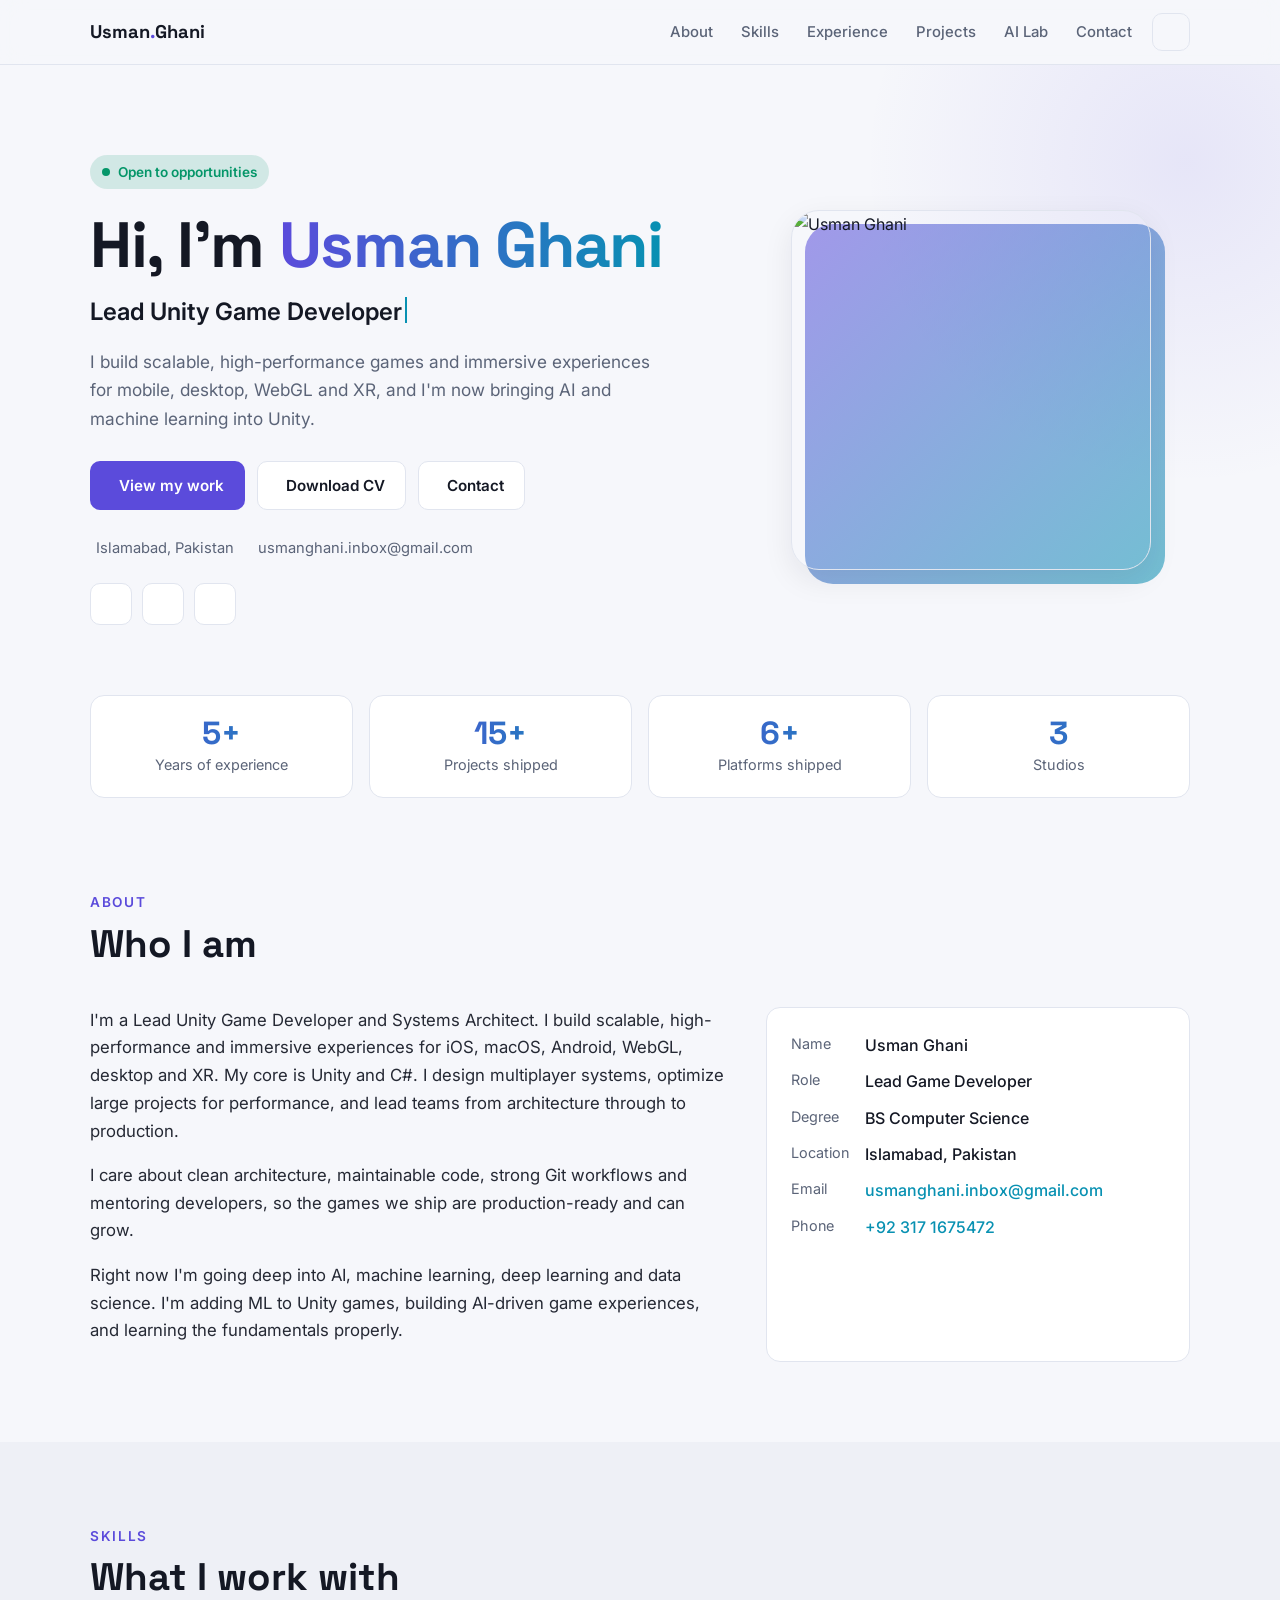
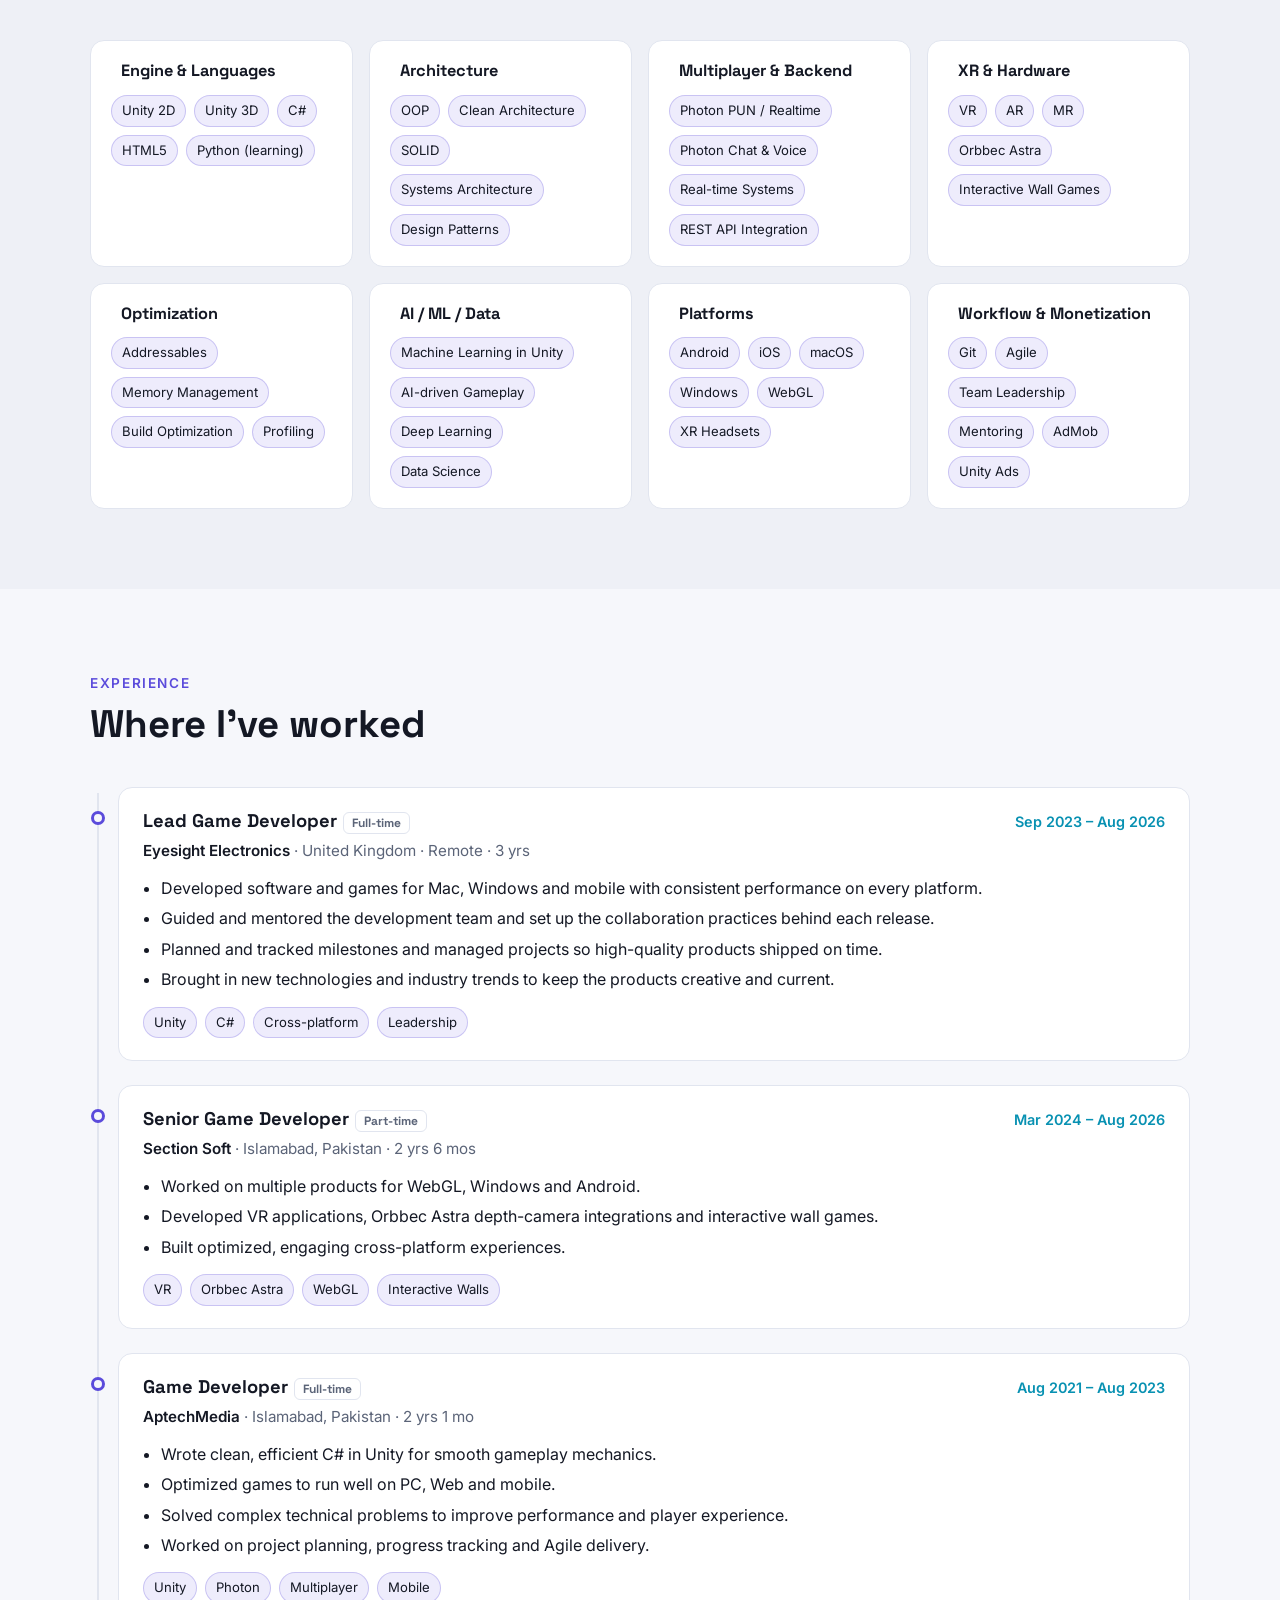
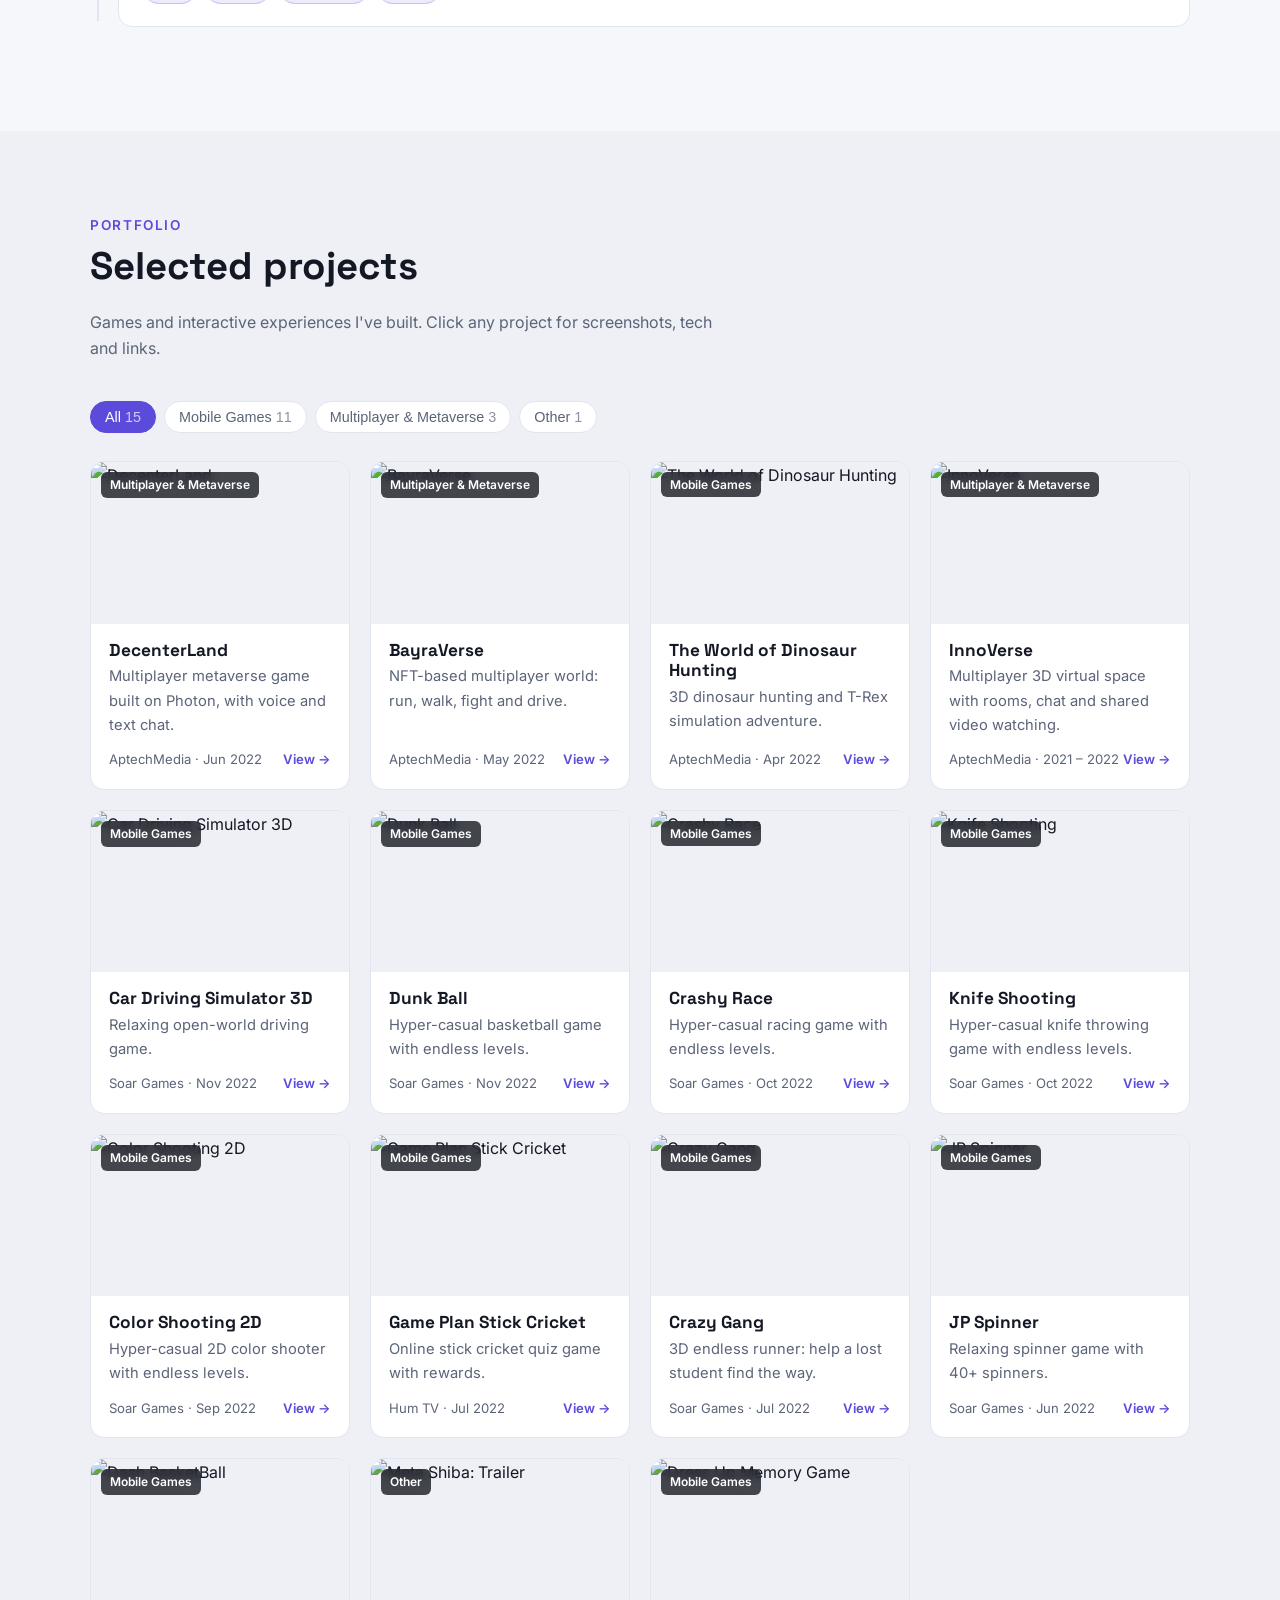
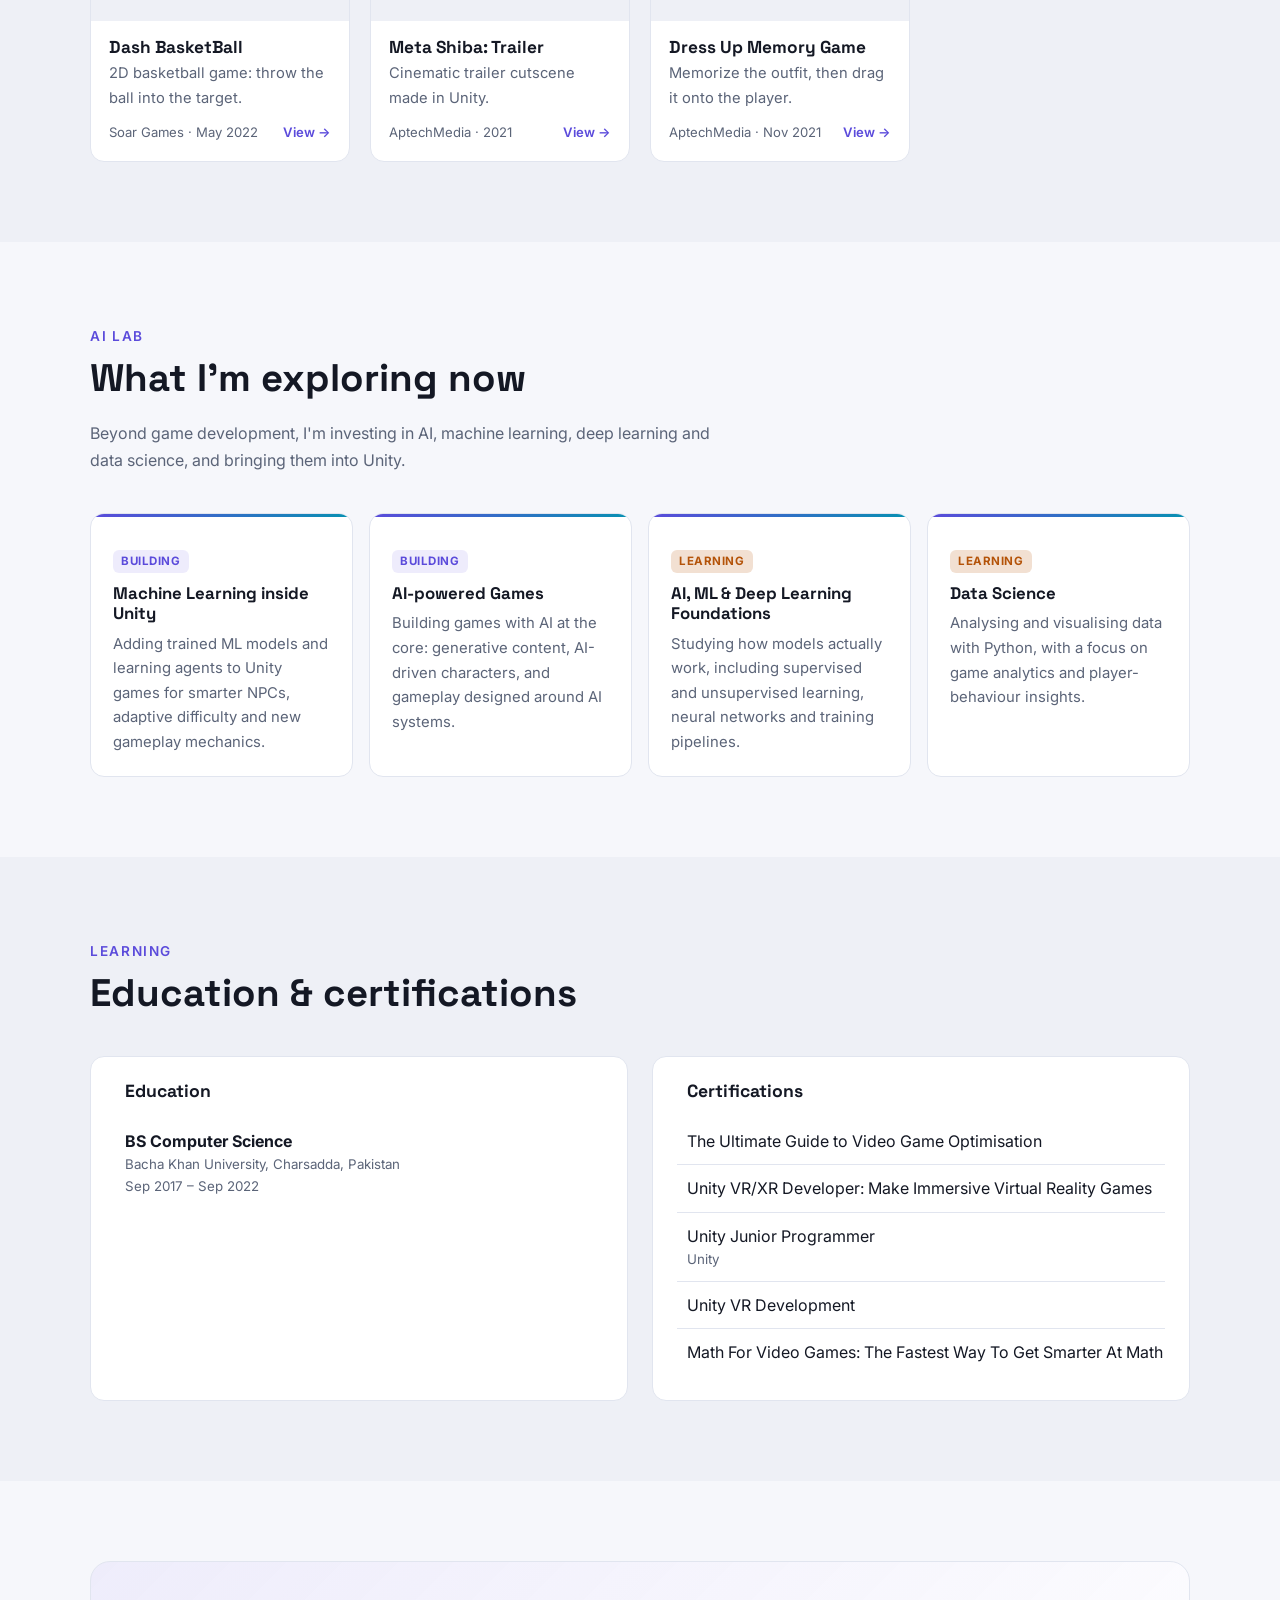
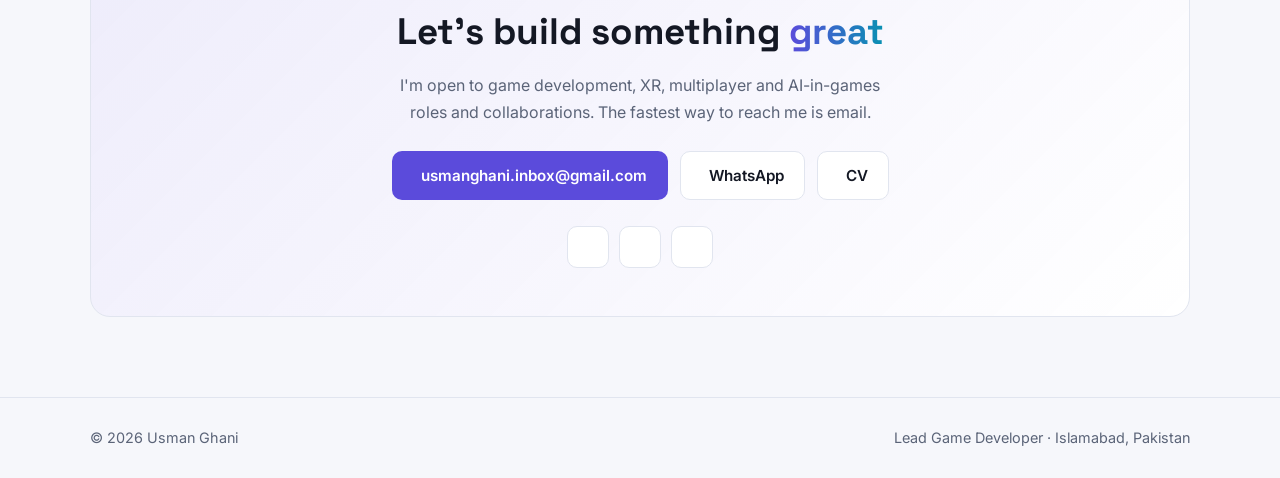
==== index.html @ 42a8c031 "new chagnes" ====
<!DOCTYPE html>
<html lang="en">
<head>
  <meta charset="utf-8">
  <meta name="viewport" content="width=device-width, initial-scale=1">
  <title>Usman Ghani | Lead Game Developer</title>
  <meta name="description" content="Usman Ghani: Lead Unity Game Developer, Systems Architect, XR & Multiplayer developer, exploring AI and machine learning in games.">
  <meta name="keywords" content="Usman Ghani, Unity developer, game developer, C#, XR, VR, multiplayer, Photon, AI, machine learning, portfolio">
  <meta property="og:title" content="Usman Ghani | Lead Game Developer">
  <meta property="og:description" content="Unity games, XR, multiplayer systems and AI in games.">
  <meta property="og:image" content="assets/img/BG1.jpeg">
  <link rel="icon" href="assets/img/favicon.png">
  <link rel="apple-touch-icon" href="assets/img/apple-touch-icon.png">
  <link rel="preconnect" href="https://fonts.googleapis.com">
  <link rel="preconnect" href="https://fonts.gstatic.com" crossorigin>
  <link href="https://fonts.googleapis.com/css2?family=Inter:wght@400;500;600;700&family=Space+Grotesk:wght@500;700&display=swap" rel="stylesheet">
  <link href="assets/vendor/bootstrap-icons/bootstrap-icons.css" rel="stylesheet">
  <link href="assets/css/site.css" rel="stylesheet">
  <script>
    try { var t = localStorage.getItem("theme"); } catch (e) {}
    document.documentElement.dataset.theme = t || (matchMedia("(prefers-color-scheme: light)").matches ? "light" : "dark");
  </script>
</head>
<body data-page="home">

  <header class="header">
    <div class="container">
      <a href="#hero" class="logo" id="logo"></a>
      <div style="display:flex;align-items:center;gap:8px">
        <nav class="nav" id="nav">
          <a href="#about">About</a>
          <a href="#skills">Skills</a>
          <a href="#experience">Experience</a>
          <a href="#projects">Projects</a>
          <a href="#lab">AI Lab</a>
          <a href="#contact">Contact</a>
        </nav>
        <button class="icon-btn" id="themeBtn" type="button"></button>
        <button class="icon-btn menu-btn" id="menuBtn" type="button" aria-label="Menu"><i class="bi bi-list"></i></button>
      </div>
    </div>
  </header>

  <main>
    <div class="hero" id="hero"></div>

    <div class="container" style="margin-bottom:10px"><div class="stats" id="stats"></div></div>

    <section id="about">
      <div class="container">
        <div class="section-head reveal"><span class="eyebrow">About</span><h2>Who I am</h2></div>
        <div class="about-grid reveal" id="aboutBody"></div>
      </div>
    </section>

    <section id="skills" class="alt">
      <div class="container">
        <div class="section-head reveal"><span class="eyebrow">Skills</span><h2>What I work with</h2></div>
        <div class="skills-grid" id="skillsGrid"></div>
      </div>
    </section>

    <section id="experience">
      <div class="container">
        <div class="section-head reveal"><span class="eyebrow">Experience</span><h2>Where I've worked</h2></div>
        <div class="timeline" id="timeline"></div>
      </div>
    </section>

    <section id="projects" class="alt">
      <div class="container">
        <div class="section-head reveal">
          <span class="eyebrow">Portfolio</span><h2>Selected projects</h2>
          <p>Games and interactive experiences I've built. Click any project for screenshots, tech and links.</p>
        </div>
        <div class="filters" id="filters"></div>
        <div class="projects-grid" id="projectsGrid"></div>
      </div>
    </section>

    <section id="lab">
      <div class="container">
        <div class="section-head reveal">
          <span class="eyebrow">AI Lab</span><h2>What I'm exploring now</h2>
          <p>Beyond game development, I'm investing in AI, machine learning, deep learning and data science, and bringing them into Unity.</p>
        </div>
        <div class="lab-grid" id="labGrid"></div>
      </div>
    </section>

    <section id="education" class="alt">
      <div class="container">
        <div class="section-head reveal"><span class="eyebrow">Learning</span><h2>Education &amp; certifications</h2></div>
        <div class="two-col">
          <div class="list-card reveal"><h3><i class="bi bi-mortarboard"></i>Education</h3><ul id="eduList"></ul></div>
          <div class="list-card reveal"><h3><i class="bi bi-award"></i>Certifications</h3><ul id="certList"></ul></div>
        </div>
      </div>
    </section>

    <section id="contact">
      <div class="container"><div class="contact-box reveal" id="contactBox"></div></div>
    </section>
  </main>

  <footer><div class="container" id="footer"></div></footer>

  <script src="data.js"></script>
  <script src="assets/js/site.js"></script>
</body>
</html>
---- assets/css/site.css ----
/* ===== Theme tokens ===== */
:root {
  --bg: #0a0d14;
  --bg-2: #10141e;
  --card: #141926;
  --card-hover: #19202f;
  --border: #232b3d;
  --text: #e7ebf3;
  --muted: #94a0b8;
  --accent: #7c6cff;
  --accent-2: #22d3ee;
  --accent-soft: rgba(124, 108, 255, 0.14);
  --good: #34d399;
  --warn: #fbbf24;
  --shadow: 0 10px 30px rgba(0, 0, 0, 0.35);
  --radius: 14px;
  --maxw: 1140px;
  color-scheme: dark;
}
:root[data-theme="light"] {
  --bg: #f6f7fb;
  --bg-2: #eef0f6;
  --card: #ffffff;
  --card-hover: #fafbff;
  --border: #e1e5ef;
  --text: #141824;
  --muted: #5b6478;
  --accent: #5b4bdb;
  --accent-2: #0891b2;
  --accent-soft: rgba(91, 75, 219, 0.1);
  --good: #059669;
  --warn: #b45309;
  --shadow: 0 10px 30px rgba(20, 24, 36, 0.08);
  color-scheme: light;
}

/* ===== Base ===== */
*, *::before, *::after { box-sizing: border-box; }
html { scroll-behavior: smooth; scroll-padding-top: 72px; }
body {
  margin: 0;
  background: var(--bg);
  color: var(--text);
  font-family: "Inter", system-ui, -apple-system, "Segoe UI", Roboto, sans-serif;
  font-size: 16px;
  line-height: 1.65;
  -webkit-font-smoothing: antialiased;
}
img { max-width: 100%; display: block; }
a { color: var(--accent-2); text-decoration: none; }
a:hover { text-decoration: underline; }
h1, h2, h3, h4 { font-family: "Space Grotesk", "Inter", sans-serif; line-height: 1.2; margin: 0 0 0.5em; }
p { margin: 0 0 1em; }
.container { width: 100%; max-width: var(--maxw); margin: 0 auto; padding: 0 20px; }
.muted { color: var(--muted); }
.gradient-text {
  background: linear-gradient(90deg, var(--accent), var(--accent-2));
  -webkit-background-clip: text; background-clip: text; color: transparent;
}

/* ===== Header ===== */
.header {
  position: sticky; top: 0; z-index: 50;
  background: color-mix(in srgb, var(--bg) 82%, transparent);
  backdrop-filter: blur(12px);
  border-bottom: 1px solid var(--border);
}
.header .container { display: flex; align-items: center; justify-content: space-between; height: 64px; }
.logo { font-family: "Space Grotesk", sans-serif; font-weight: 700; font-size: 1.15rem; color: var(--text); }
.logo span { color: var(--accent); }
.logo:hover { text-decoration: none; }
.nav { display: flex; align-items: center; gap: 4px; }
.nav a { color: var(--muted); padding: 8px 12px; border-radius: 8px; font-size: 0.93rem; font-weight: 500; }
.nav a:hover, .nav a.active { color: var(--text); background: var(--accent-soft); text-decoration: none; }
.icon-btn {
  background: none; border: 1px solid var(--border); color: var(--text);
  width: 38px; height: 38px; border-radius: 10px; cursor: pointer; font-size: 1.05rem;
  display: inline-flex; align-items: center; justify-content: center;
}
.icon-btn:hover { background: var(--accent-soft); }
.menu-btn { display: none; }
@media (max-width: 860px) {
  .menu-btn { display: inline-flex; }
  .nav {
    position: absolute; top: 64px; left: 0; right: 0; flex-direction: column; align-items: stretch;
    background: var(--bg); border-bottom: 1px solid var(--border); padding: 8px 16px 16px; display: none;
  }
  .nav.open { display: flex; }
}

/* ===== Buttons ===== */
.btn {
  display: inline-flex; align-items: center; gap: 8px; padding: 11px 20px; border-radius: 10px;
  font-weight: 600; font-size: 0.95rem; border: 1px solid transparent; cursor: pointer; transition: transform .15s, background .15s;
}
.btn:hover { text-decoration: none; transform: translateY(-1px); }
.btn-primary { background: var(--accent); color: #fff; }
.btn-primary:hover { background: color-mix(in srgb, var(--accent) 85%, #fff); }
.btn-ghost { border-color: var(--border); color: var(--text); background: var(--card); }
.btn-ghost:hover { border-color: var(--accent); }
.btn-row { display: flex; flex-wrap: wrap; gap: 12px; }

/* ===== Hero ===== */
.hero { position: relative; padding: 90px 0 70px; overflow: hidden; }
.hero::before {
  content: ""; position: absolute; inset: -40% -20% auto auto; width: 700px; height: 700px;
  background: radial-gradient(circle, var(--accent-soft), transparent 65%); pointer-events: none;
}
.hero-grid { display: grid; grid-template-columns: 1.4fr 1fr; gap: 48px; align-items: center; position: relative; }
.badge {
  display: inline-flex; align-items: center; gap: 8px; font-size: 0.85rem; font-weight: 600;
  padding: 6px 12px; border-radius: 999px; background: color-mix(in srgb, var(--good) 15%, transparent); color: var(--good);
}
.badge .dot { width: 8px; height: 8px; border-radius: 50%; background: var(--good); animation: pulse 2s infinite; }
@keyframes pulse { 50% { opacity: .35; } }
.hero h1 { font-size: clamp(2.4rem, 6vw, 4rem); margin: 18px 0 8px; letter-spacing: -0.02em; }
.hero .role { font-size: clamp(1.15rem, 2.6vw, 1.5rem); font-weight: 600; min-height: 1.6em; margin-bottom: 16px; }
.hero .role .cursor { display: inline-block; width: 2px; height: 1.1em; background: var(--accent-2); vertical-align: -3px; margin-left: 3px; animation: blink 1s steps(1) infinite; }
@keyframes blink { 50% { opacity: 0; } }
.hero .tagline { color: var(--muted); font-size: 1.08rem; max-width: 560px; margin-bottom: 28px; }
.hero-meta { display: flex; flex-wrap: wrap; gap: 18px; margin-top: 26px; color: var(--muted); font-size: 0.92rem; }
.hero-meta i { color: var(--accent); margin-right: 6px; }
.socials { display: flex; gap: 10px; margin-top: 22px; }
.socials a {
  width: 42px; height: 42px; border-radius: 10px; border: 1px solid var(--border); background: var(--card);
  display: inline-flex; align-items: center; justify-content: center; color: var(--text); font-size: 1.1rem;
}
.socials a:hover { border-color: var(--accent); color: var(--accent); text-decoration: none; }
.hero-photo { position: relative; justify-self: center; }
.hero-photo img {
  width: min(360px, 80vw); aspect-ratio: 1; object-fit: cover; border-radius: 28px;
  border: 1px solid var(--border); box-shadow: var(--shadow); position: relative; z-index: 1;
}
.hero-photo::after {
  content: ""; position: absolute; inset: 14px -14px -14px 14px; border-radius: 28px;
  background: linear-gradient(135deg, var(--accent), var(--accent-2)); opacity: .55; z-index: 0;
}
@media (max-width: 860px) {
  .hero { padding: 48px 0 40px; }
  .hero-grid { grid-template-columns: 1fr; gap: 36px; }
  .hero-photo { order: -1; }
  .hero-photo img { width: min(240px, 70vw); }
}

/* ===== Stats ===== */
.stats { display: grid; grid-template-columns: repeat(4, 1fr); gap: 16px; }
.stat { background: var(--card); border: 1px solid var(--border); border-radius: var(--radius); padding: 20px; text-align: center; }
.stat b { display: block; font-family: "Space Grotesk", sans-serif; font-size: 2rem; line-height: 1.1; }
.stat span { color: var(--muted); font-size: 0.9rem; }
@media (max-width: 700px) { .stats { grid-template-columns: repeat(2, 1fr); } }

/* ===== Sections ===== */
section { padding: 80px 0; }
section.alt { background: var(--bg-2); }
.section-head { margin-bottom: 40px; }
.section-head .eyebrow { color: var(--accent); font-weight: 600; font-size: 0.85rem; letter-spacing: .12em; text-transform: uppercase; }
.section-head h2 { font-size: clamp(1.7rem, 4vw, 2.4rem); margin-top: 6px; }
.section-head p { color: var(--muted); max-width: 640px; }
@media (max-width: 700px) { section { padding: 56px 0; } }

/* ===== About ===== */
.about-grid { display: grid; grid-template-columns: 1.5fr 1fr; gap: 40px; }
.about-text p { font-size: 1.05rem; color: var(--text); opacity: .92; }
.info-card { background: var(--card); border: 1px solid var(--border); border-radius: var(--radius); padding: 24px; }
.info-card dl { margin: 0; display: grid; grid-template-columns: auto 1fr; gap: 10px 16px; }
.info-card dt { color: var(--muted); font-size: .9rem; }
.info-card dd { margin: 0; font-weight: 500; word-break: break-word; }
@media (max-width: 860px) { .about-grid { grid-template-columns: 1fr; } }

/* ===== Skills ===== */
.skills-grid { display: grid; grid-template-columns: repeat(auto-fill, minmax(250px, 1fr)); gap: 16px; }
.skill-card { background: var(--card); border: 1px solid var(--border); border-radius: var(--radius); padding: 20px; }
.skill-card h3 { font-size: 1.02rem; display: flex; align-items: center; gap: 10px; margin-bottom: 14px; }
.skill-card h3 i { color: var(--accent); font-size: 1.2rem; }
.chips { display: flex; flex-wrap: wrap; gap: 8px; }
.chip {
  font-size: .82rem; padding: 4px 10px; border-radius: 999px; background: var(--accent-soft);
  color: var(--text); border: 1px solid color-mix(in srgb, var(--accent) 25%, transparent);
}

/* ===== Experience timeline ===== */
.timeline { position: relative; padding-left: 28px; }
.timeline::before { content: ""; position: absolute; left: 7px; top: 6px; bottom: 6px; width: 2px; background: var(--border); }
.tl-item { position: relative; margin-bottom: 24px; }
.tl-item::before {
  content: ""; position: absolute; left: -27px; top: 24px; width: 14px; height: 14px; border-radius: 50%;
  background: var(--bg); border: 3px solid var(--accent);
}
.tl-card { background: var(--card); border: 1px solid var(--border); border-radius: var(--radius); padding: 22px 24px; }
.tl-top { display: flex; flex-wrap: wrap; justify-content: space-between; gap: 6px 16px; margin-bottom: 4px; }
.tl-top h3 { font-size: 1.15rem; margin: 0; }
.tl-date { color: var(--accent-2); font-weight: 600; font-size: .9rem; white-space: nowrap; }
.tl-company { color: var(--muted); font-size: .95rem; margin-bottom: 12px; }
.tl-company b { color: var(--text); font-weight: 600; }
.tl-card ul { margin: 0 0 14px; padding-left: 18px; }
.tl-card li { margin-bottom: 4px; }
.pill { font-size: .75rem; padding: 2px 8px; border-radius: 6px; border: 1px solid var(--border); color: var(--muted); margin-left: 6px; }

/* ===== Projects ===== */
.filters { display: flex; flex-wrap: wrap; gap: 8px; margin-bottom: 28px; }
.filter {
  background: var(--card); border: 1px solid var(--border); color: var(--muted);
  padding: 7px 14px; border-radius: 999px; cursor: pointer; font-size: .9rem; font-weight: 500;
}
.filter:hover { color: var(--text); }
.filter.active { background: var(--accent); border-color: var(--accent); color: #fff; }
.filter .count { opacity: .7; margin-left: 4px; }
.projects-grid { display: grid; grid-template-columns: repeat(auto-fill, minmax(260px, 1fr)); gap: 20px; }
.project-card {
  background: var(--card); border: 1px solid var(--border); border-radius: var(--radius); overflow: hidden;
  display: flex; flex-direction: column; color: var(--text); transition: transform .2s, border-color .2s;
}
.project-card:hover { transform: translateY(-4px); border-color: var(--accent); text-decoration: none; }
.project-card .thumb { aspect-ratio: 16/10; background: var(--bg-2); overflow: hidden; position: relative; }
.project-card .thumb img { width: 100%; height: 100%; object-fit: cover; transition: transform .4s; }
.project-card:hover .thumb img { transform: scale(1.05); }
.project-card .cat {
  position: absolute; top: 10px; left: 10px; font-size: .75rem; font-weight: 600; padding: 3px 9px; border-radius: 6px;
  background: rgba(10, 13, 20, .75); color: #fff; backdrop-filter: blur(4px);
}
.project-card .body { padding: 16px 18px 18px; display: flex; flex-direction: column; flex: 1; }
.project-card h3 { font-size: 1.08rem; margin-bottom: 4px; }
.project-card p { color: var(--muted); font-size: .92rem; margin-bottom: 12px; flex: 1; }
.project-card .meta { display: flex; justify-content: space-between; font-size: .82rem; color: var(--muted); }
.project-card .meta .go { color: var(--accent); font-weight: 600; }
.empty { color: var(--muted); padding: 30px; text-align: center; border: 1px dashed var(--border); border-radius: var(--radius); }

/* ===== AI Lab ===== */
.lab-grid { display: grid; grid-template-columns: repeat(auto-fill, minmax(240px, 1fr)); gap: 16px; }
.lab-card {
  background: var(--card); border: 1px solid var(--border); border-radius: var(--radius); padding: 22px;
  position: relative; overflow: hidden;
}
.lab-card::before {
  content: ""; position: absolute; inset: 0 0 auto 0; height: 3px;
  background: linear-gradient(90deg, var(--accent), var(--accent-2));
}
.lab-card .ico { font-size: 1.6rem; color: var(--accent-2); margin-bottom: 10px; display: block; }
.lab-card h3 { font-size: 1.05rem; }
.lab-card p { color: var(--muted); font-size: .93rem; margin: 0; }
.status { display: inline-block; font-size: .72rem; font-weight: 700; letter-spacing: .05em; text-transform: uppercase; padding: 2px 8px; border-radius: 6px; margin-bottom: 10px; }
.status.Learning { background: color-mix(in srgb, var(--warn) 18%, transparent); color: var(--warn); }
.status.Building { background: var(--accent-soft); color: var(--accent); }
.status.Done { background: color-mix(in srgb, var(--good) 18%, transparent); color: var(--good); }

/* ===== Education / certs ===== */
.two-col { display: grid; grid-template-columns: 1fr 1fr; gap: 24px; }
@media (max-width: 860px) { .two-col { grid-template-columns: 1fr; } }
.list-card { background: var(--card); border: 1px solid var(--border); border-radius: var(--radius); padding: 24px; }
.list-card h3 { font-size: 1.1rem; display: flex; gap: 10px; align-items: center; margin-bottom: 16px; }
.list-card h3 i { color: var(--accent); }
.list-card ul { list-style: none; padding: 0; margin: 0; }
.list-card li { padding: 10px 0; border-bottom: 1px solid var(--border); display: flex; gap: 10px; }
.list-card li:last-child { border-bottom: 0; }
.list-card li i { color: var(--accent-2); margin-top: 3px; }
.list-card small { display: block; color: var(--muted); }

/* ===== Contact ===== */
.contact-box {
  background: linear-gradient(135deg, var(--accent-soft), transparent), var(--card);
  border: 1px solid var(--border); border-radius: 20px; padding: 48px 32px; text-align: center;
}
.contact-box h2 { font-size: clamp(1.6rem, 4vw, 2.3rem); }
.contact-box p { color: var(--muted); max-width: 520px; margin: 0 auto 26px; }
.contact-box .btn-row { justify-content: center; }
.contact-box .socials { justify-content: center; margin-top: 26px; }

/* ===== Footer ===== */
footer { border-top: 1px solid var(--border); padding: 28px 0; color: var(--muted); font-size: .9rem; }
footer .container { display: flex; flex-wrap: wrap; justify-content: space-between; gap: 10px; }

/* ===== Project page ===== */
.crumbs { padding: 28px 0 0; font-size: .92rem; }
.project-head { padding: 24px 0 32px; }
.project-head h1 { font-size: clamp(1.9rem, 5vw, 3rem); }
.project-layout { display: grid; grid-template-columns: 1.7fr 1fr; gap: 32px; align-items: start; padding-bottom: 80px; }
@media (max-width: 860px) { .project-layout { grid-template-columns: 1fr; } }
.gallery-main { border-radius: var(--radius); overflow: hidden; border: 1px solid var(--border); background: var(--bg-2); }
.gallery-main img { width: 100%; max-height: 560px; object-fit: contain; margin: 0 auto; }
.gallery-thumbs { display: flex; gap: 10px; margin-top: 12px; overflow-x: auto; padding-bottom: 4px; }
.gallery-thumbs button {
  flex: 0 0 auto; width: 110px; aspect-ratio: 16/10; padding: 0; border-radius: 8px; overflow: hidden;
  border: 2px solid transparent; background: var(--bg-2); cursor: pointer; opacity: .65;
}
.gallery-thumbs button.active, .gallery-thumbs button:hover { border-color: var(--accent); opacity: 1; }
.gallery-thumbs img { width: 100%; height: 100%; object-fit: cover; }
.video-wrap { position: relative; aspect-ratio: 16/9; border-radius: var(--radius); overflow: hidden; margin-top: 20px; }
.video-wrap iframe { position: absolute; inset: 0; width: 100%; height: 100%; border: 0; }
.project-desc { margin-top: 28px; font-size: 1.04rem; }
.project-desc h2 { font-size: 1.3rem; }
.side-card { background: var(--card); border: 1px solid var(--border); border-radius: var(--radius); padding: 22px; position: sticky; top: 84px; }
.side-card dl { margin: 0 0 18px; display: grid; grid-template-columns: auto 1fr; gap: 10px 16px; }
.side-card dt { color: var(--muted); }
.side-card dd { margin: 0; font-weight: 500; }
.side-card .btn { width: 100%; justify-content: center; margin-top: 10px; }
.pager { display: flex; justify-content: space-between; gap: 12px; border-top: 1px solid var(--border); padding: 24px 0 60px; }
.pager a { max-width: 48%; }

/* ===== Reveal on scroll ===== */
.reveal { opacity: 0; transform: translateY(16px); transition: opacity .6s, transform .6s; }
.reveal.in { opacity: 1; transform: none; }
@media (prefers-reduced-motion: reduce) {
  .reveal { opacity: 1; transform: none; transition: none; }
  html { scroll-behavior: auto; }
}
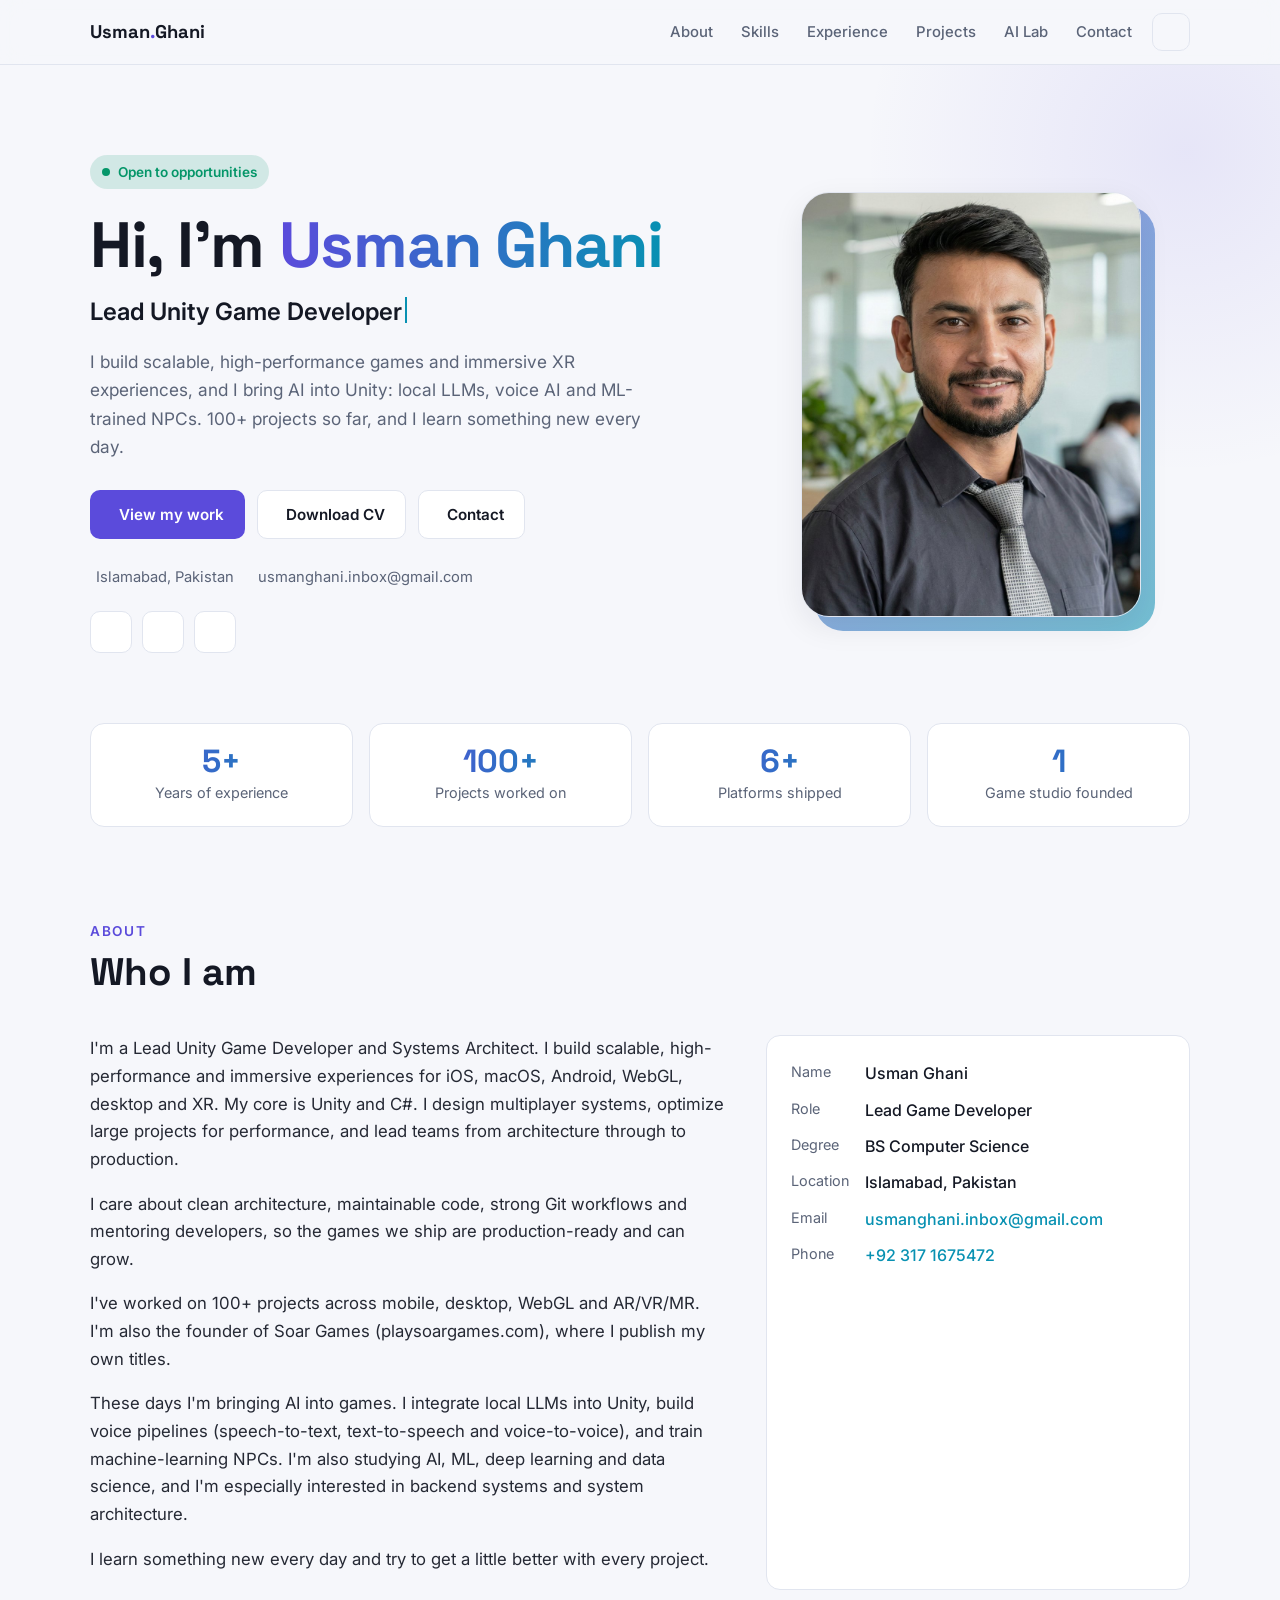
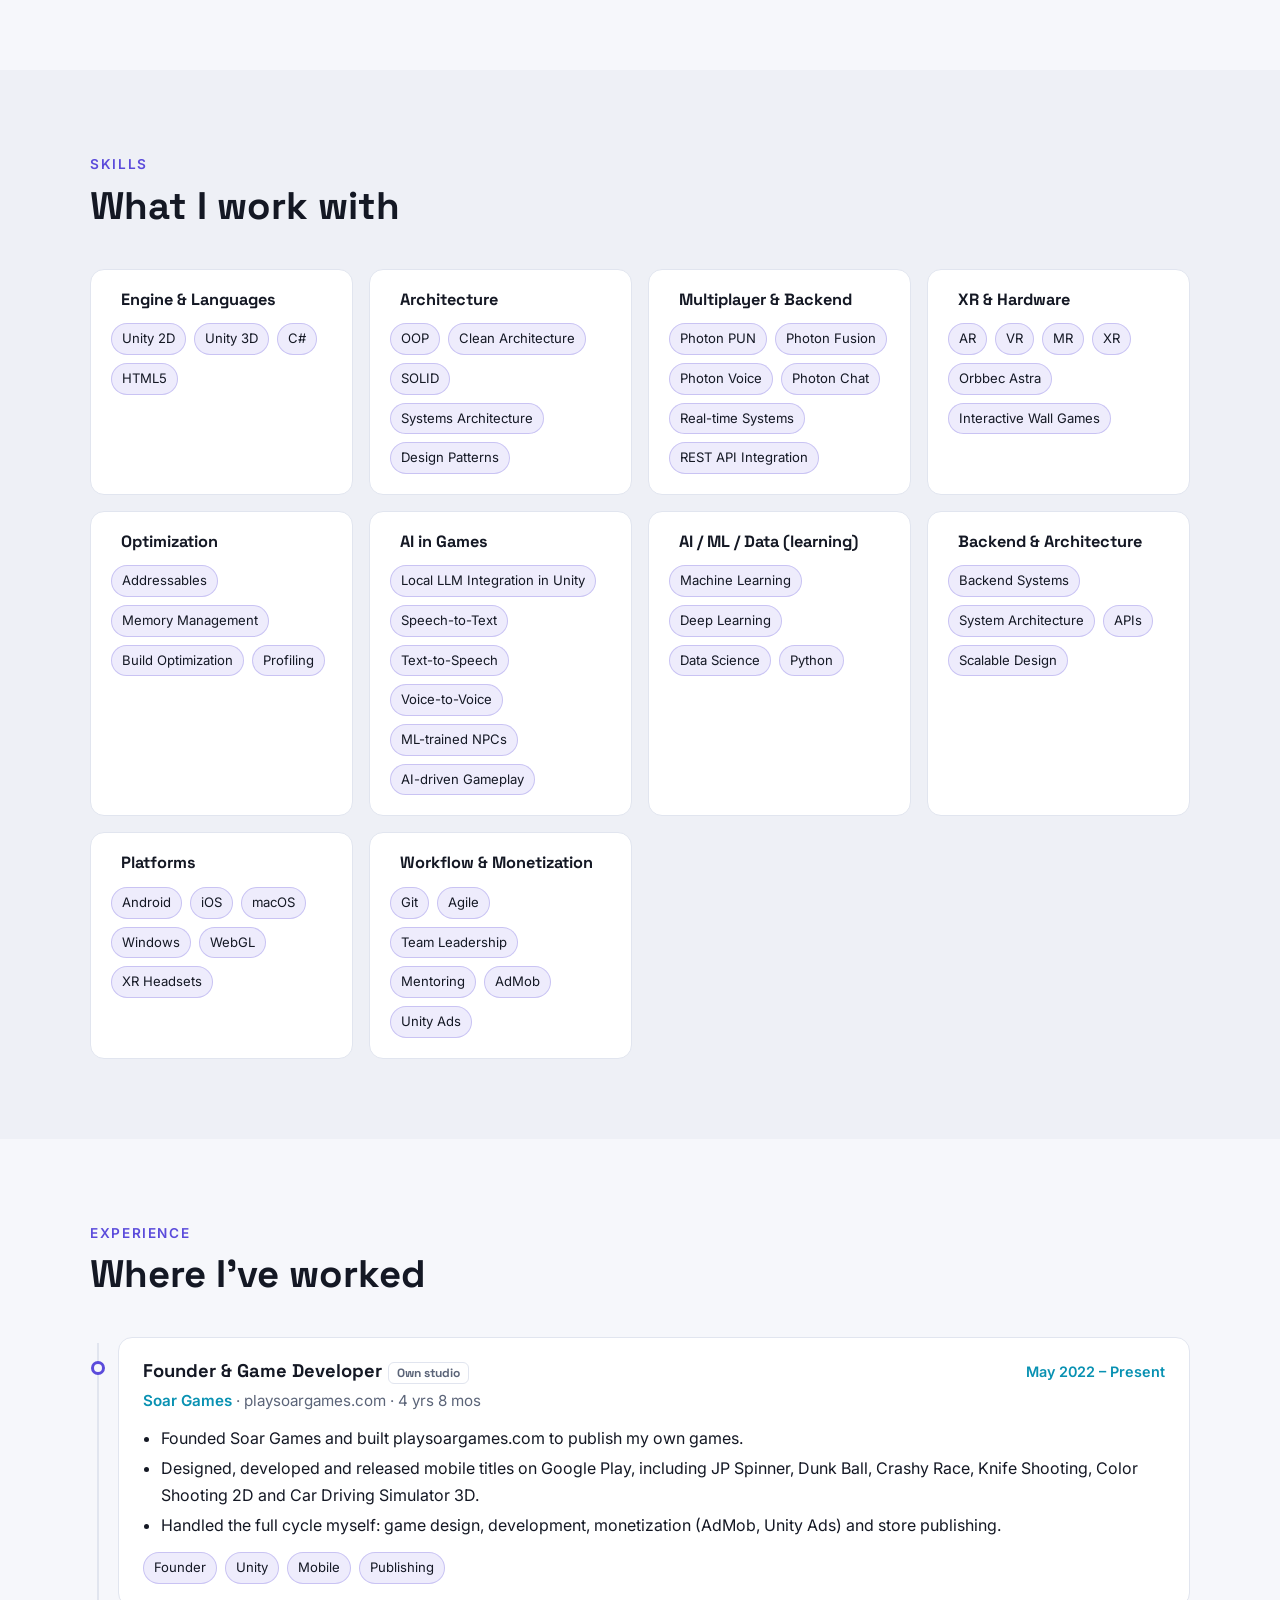
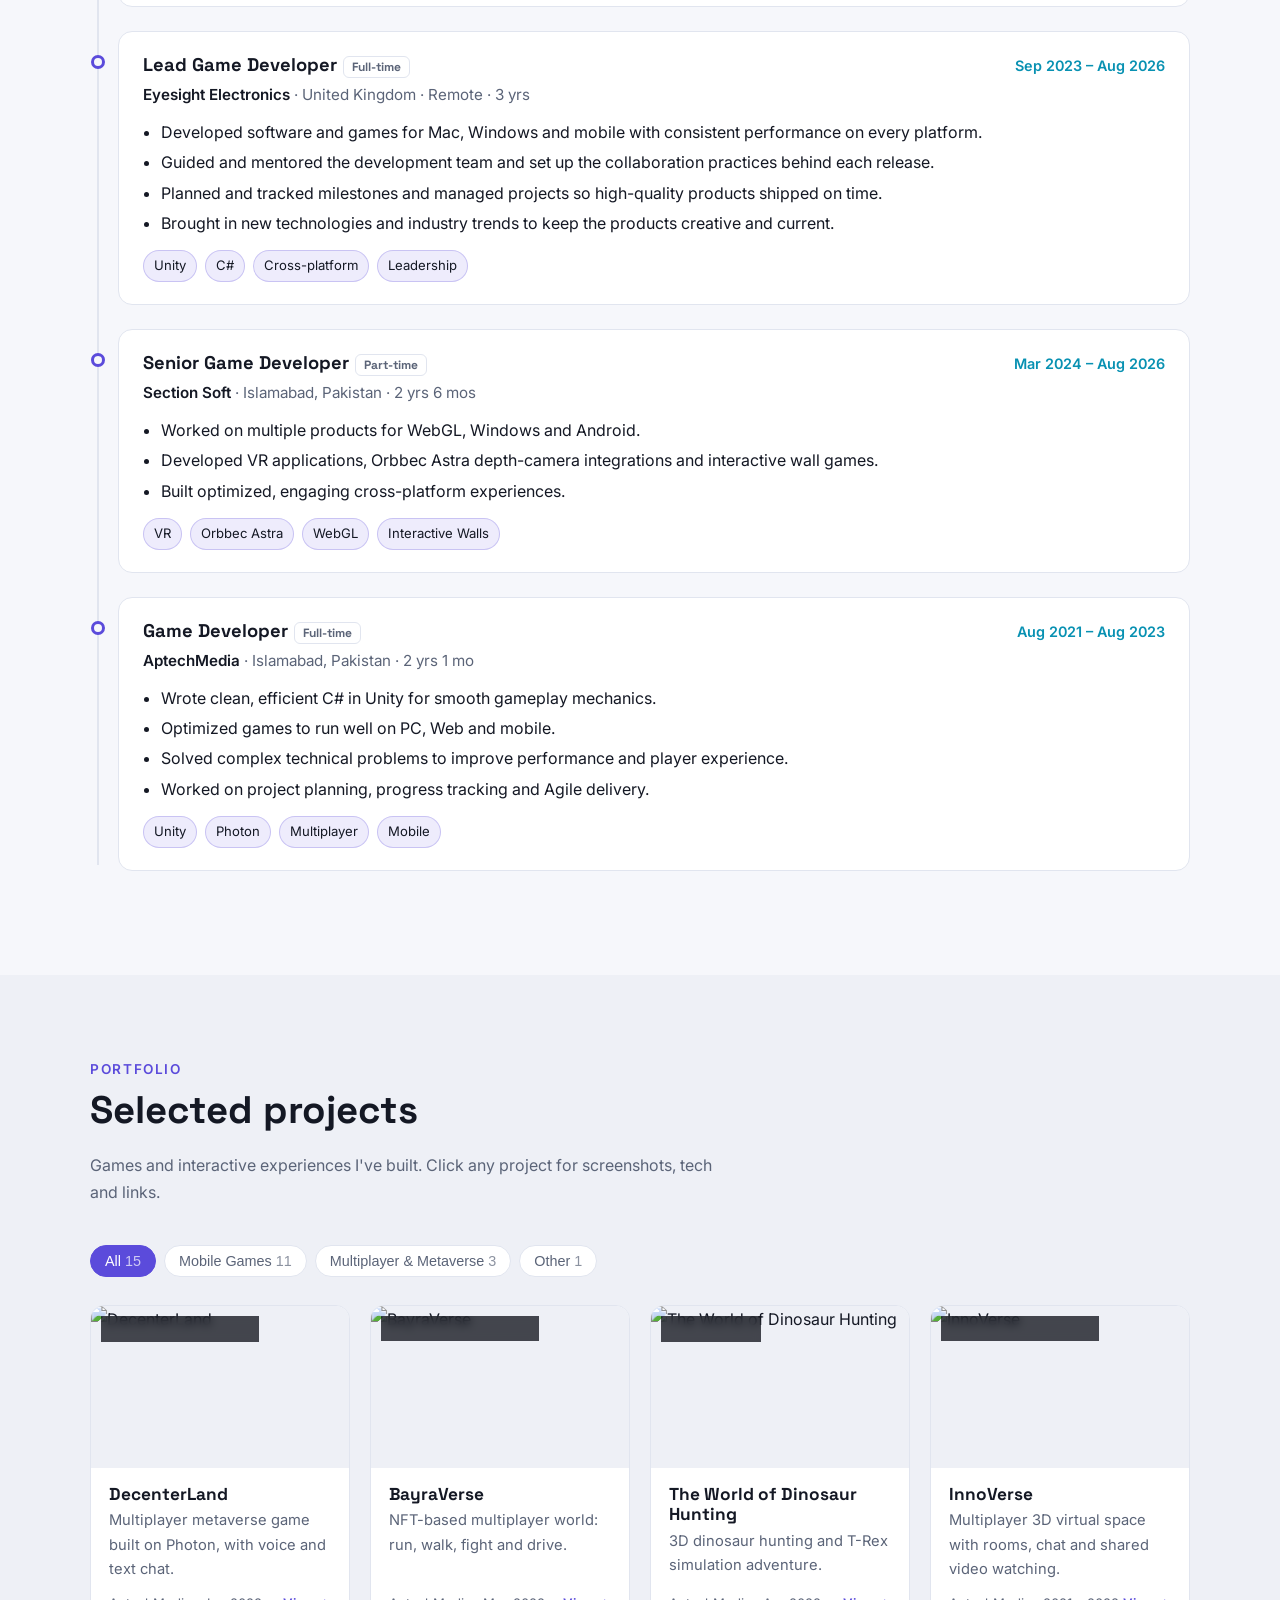
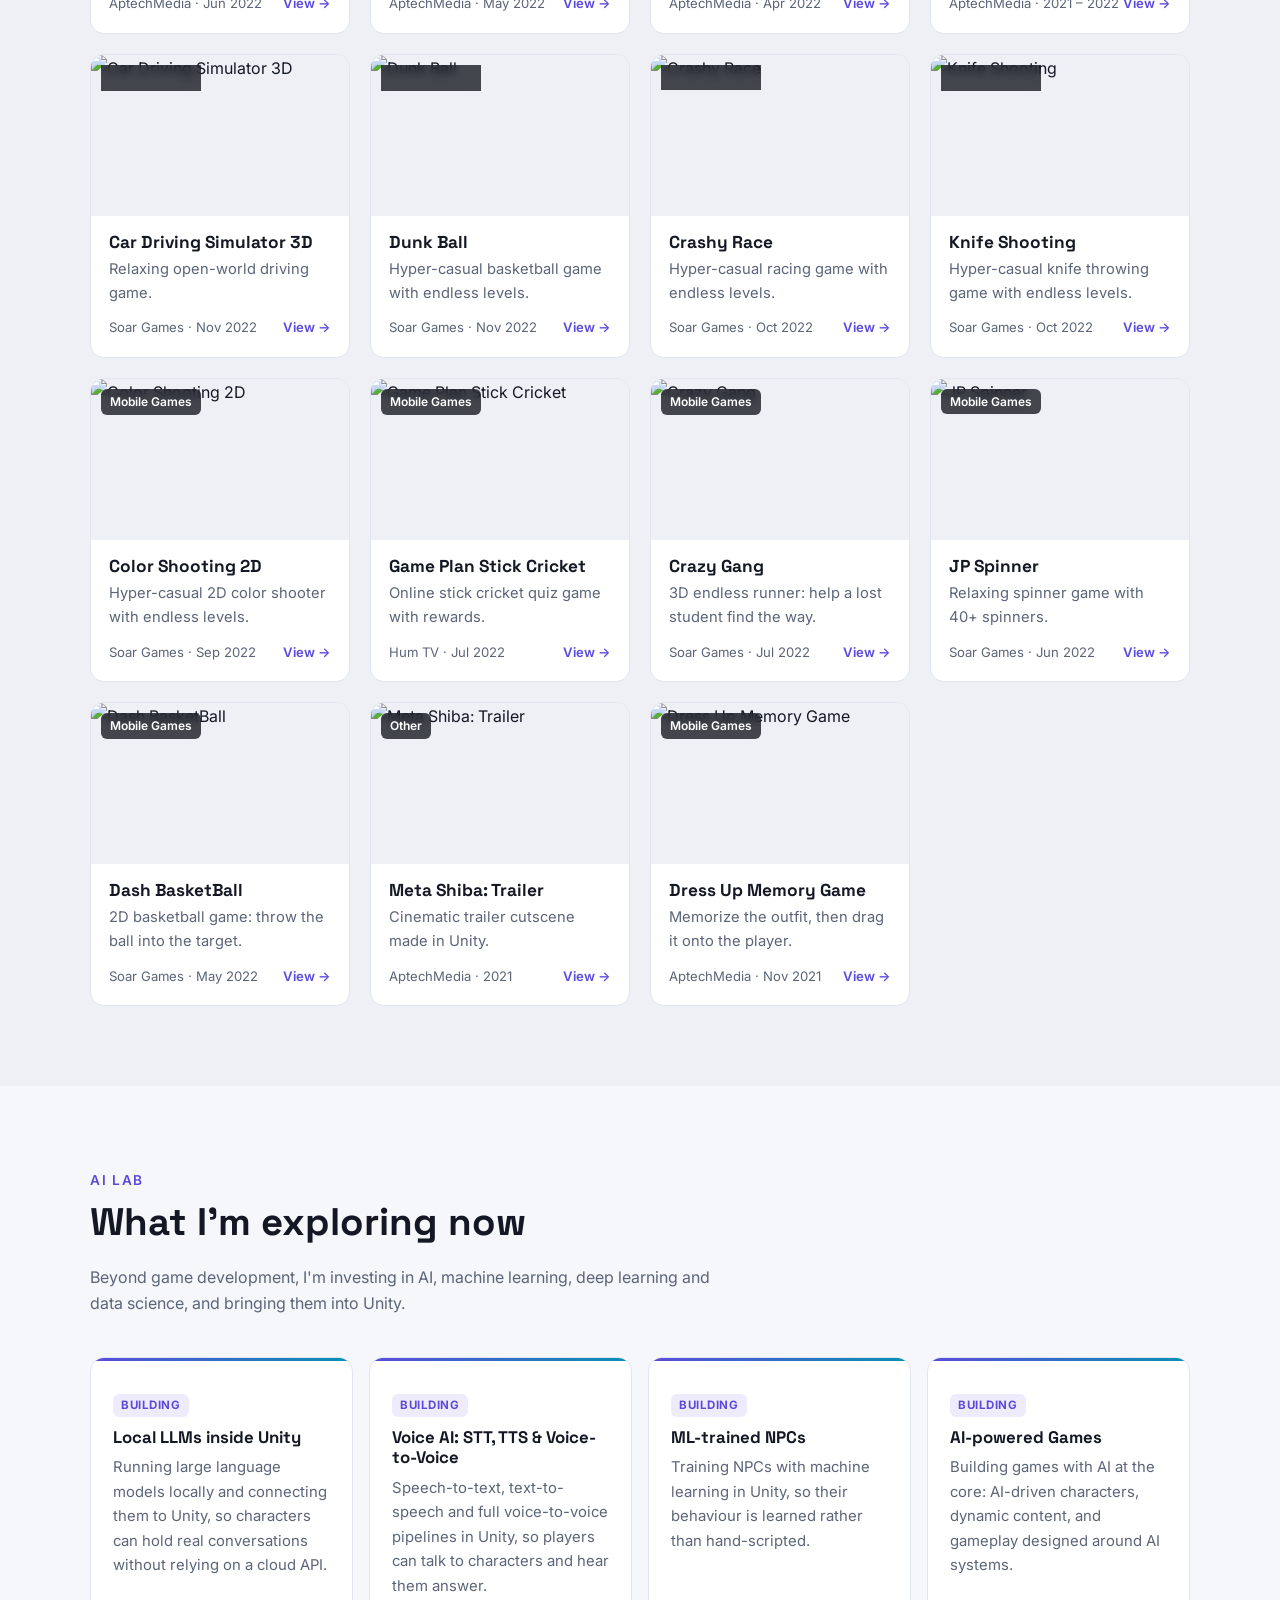
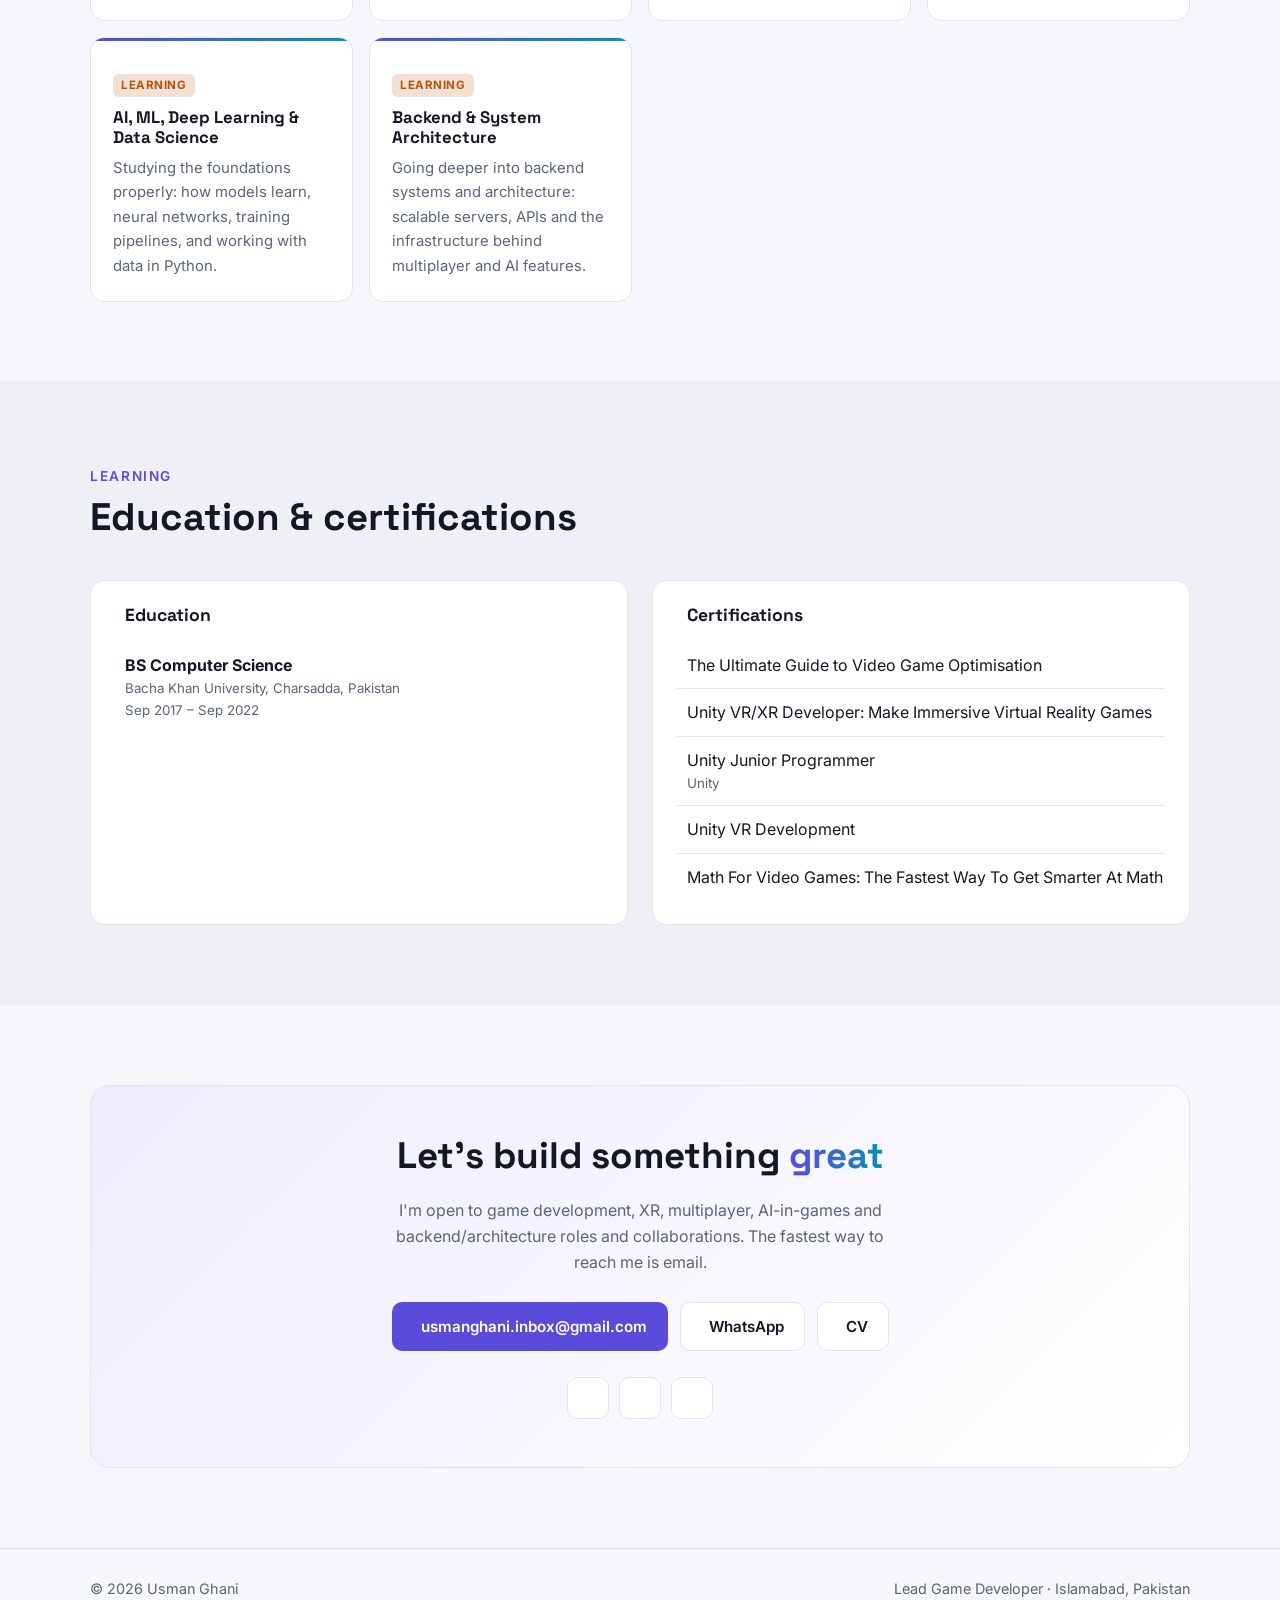
==== commit 99e18aef: "improve" ====
--- a/index.html
+++ b/index.html
@@ -8,7 +8,7 @@
   <meta name="keywords" content="Usman Ghani, Unity developer, game developer, C#, XR, VR, multiplayer, Photon, AI, machine learning, portfolio">
   <meta property="og:title" content="Usman Ghani | Lead Game Developer">
   <meta property="og:description" content="Unity games, XR, multiplayer systems and AI in games.">
-  <meta property="og:image" content="assets/img/BG1.jpeg">
+  <meta property="og:image" content="assets/img/profile.jpg">
   <link rel="icon" href="assets/img/favicon.png">
   <link rel="apple-touch-icon" href="assets/img/apple-touch-icon.png">
   <link rel="preconnect" href="https://fonts.googleapis.com">
--- a/assets/css/site.css
+++ b/assets/css/site.css
@@ -128,7 +128,7 @@
 .socials a:hover { border-color: var(--accent); color: var(--accent); text-decoration: none; }
 .hero-photo { position: relative; justify-self: center; }
 .hero-photo img {
-  width: min(360px, 80vw); aspect-ratio: 1; object-fit: cover; border-radius: 28px;
+  width: min(340px, 80vw); aspect-ratio: 4 / 5; object-fit: cover; object-position: center 15%; border-radius: 28px;
   border: 1px solid var(--border); box-shadow: var(--shadow); position: relative; z-index: 1;
 }
 .hero-photo::after {
